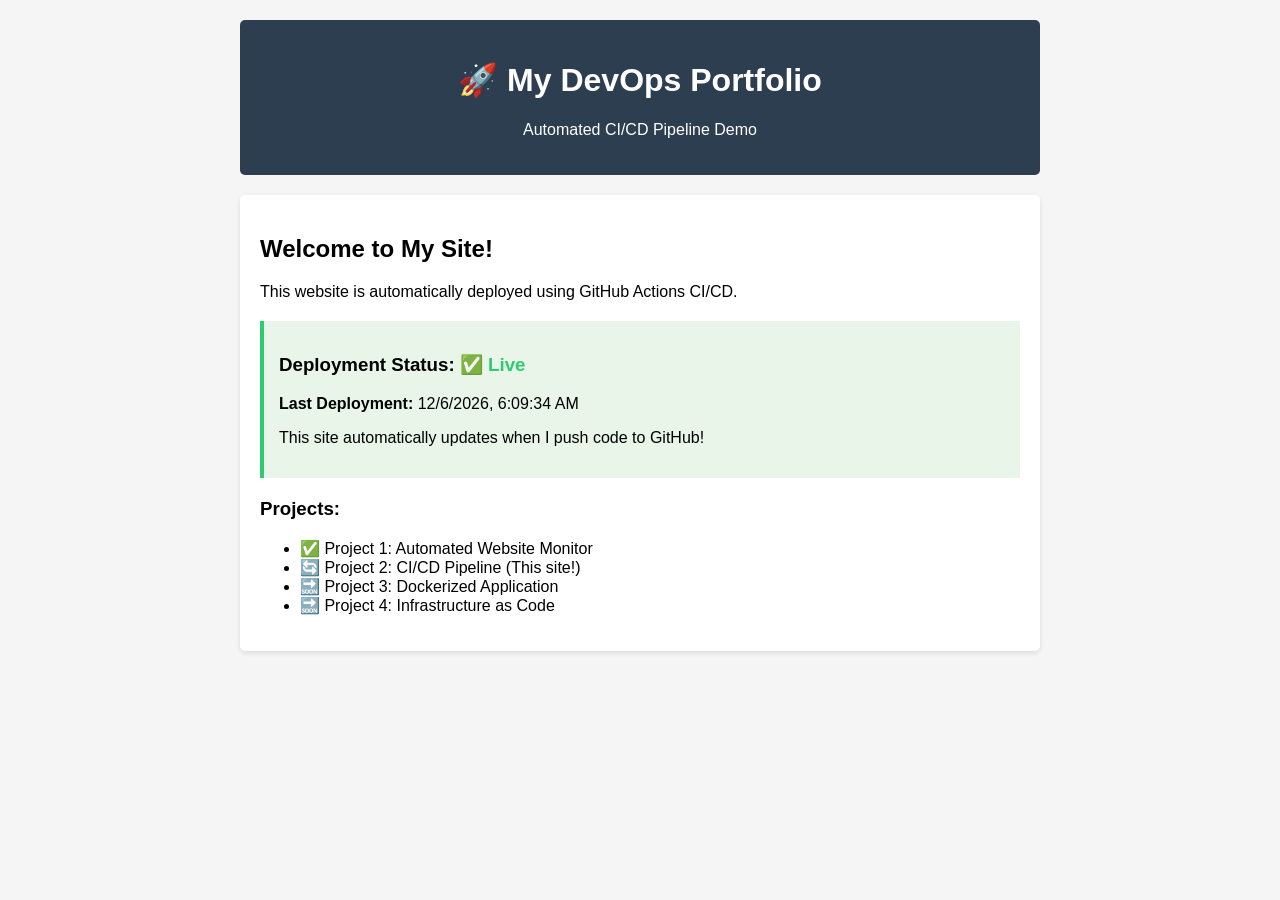
==== index.html @ 208d584c "Move website files to root for Vercel deployment" ====
<!DOCTYPE html>
<html lang="en">
<head>
    <meta charset="UTF-8">
    <meta name="viewport" content="width=device-width, initial-scale=1.0">
    <title>My DevOps Portfolio Site</title>
    <style>
        
        body {
            font-family: Arial, sans-serif;
            max-width: 800px;
            margin: 0 auto;
            padding: 20px;
            background-color: #f5f5f5;
        }
        .header {
            background: #2c3e50;
            color: white;
            padding: 20px;
            border-radius: 5px;
            text-align: center;
        }
        .content {
            background: white;
            padding: 20px;
            margin-top: 20px;
            border-radius: 5px;
            box-shadow: 0 2px 5px rgba(0,0,0,0.1);
        }
        .deployment-info {
            background: #e8f5e8;
            border-left: 4px solid #2ecc71;
            padding: 15px;
            margin: 20px 0;
        }
    </style>
    <link rel="stylesheet" href="style.css">
</head>
<body>
    <div class="header">
        <h1>🚀 My DevOps Portfolio</h1>
        <p>Automated CI/CD Pipeline Demo</p>
    </div>
    
    <div class="content">
        <h2>Welcome to My Site!</h2>
        <p>This website is automatically deployed using GitHub Actions CI/CD.</p>
        
        <div class="deployment-info">
            <h3>Deployment Status: <span style="color: #2ecc71;">✅ Live</span></h3>
            <p><strong>Last Deployment:</strong> <span id="deployment-time">Loading...</span></p>
            <p>This site automatically updates when I push code to GitHub!</p>
        </div>
        
        <h3>Projects:</h3>
        <ul>
            <li>✅ Project 1: Automated Website Monitor</li>
            <li>🔄 Project 2: CI/CD Pipeline (This site!)</li>
            <li>🔜 Project 3: Dockerized Application</li>
            <li>🔜 Project 4: Infrastructure as Code</li>
        </ul>
    </div>

    <script>
        // Show current deployment time
        document.getElementById('deployment-time').textContent = new Date().toLocaleString();
    </script>
</body>
</html>
---- style.css ----
/* Additional styles can go here */
.footer {
    text-align: center;
    margin-top: 30px;
    color: #7f8c8d;
    font-size: 14px;
}
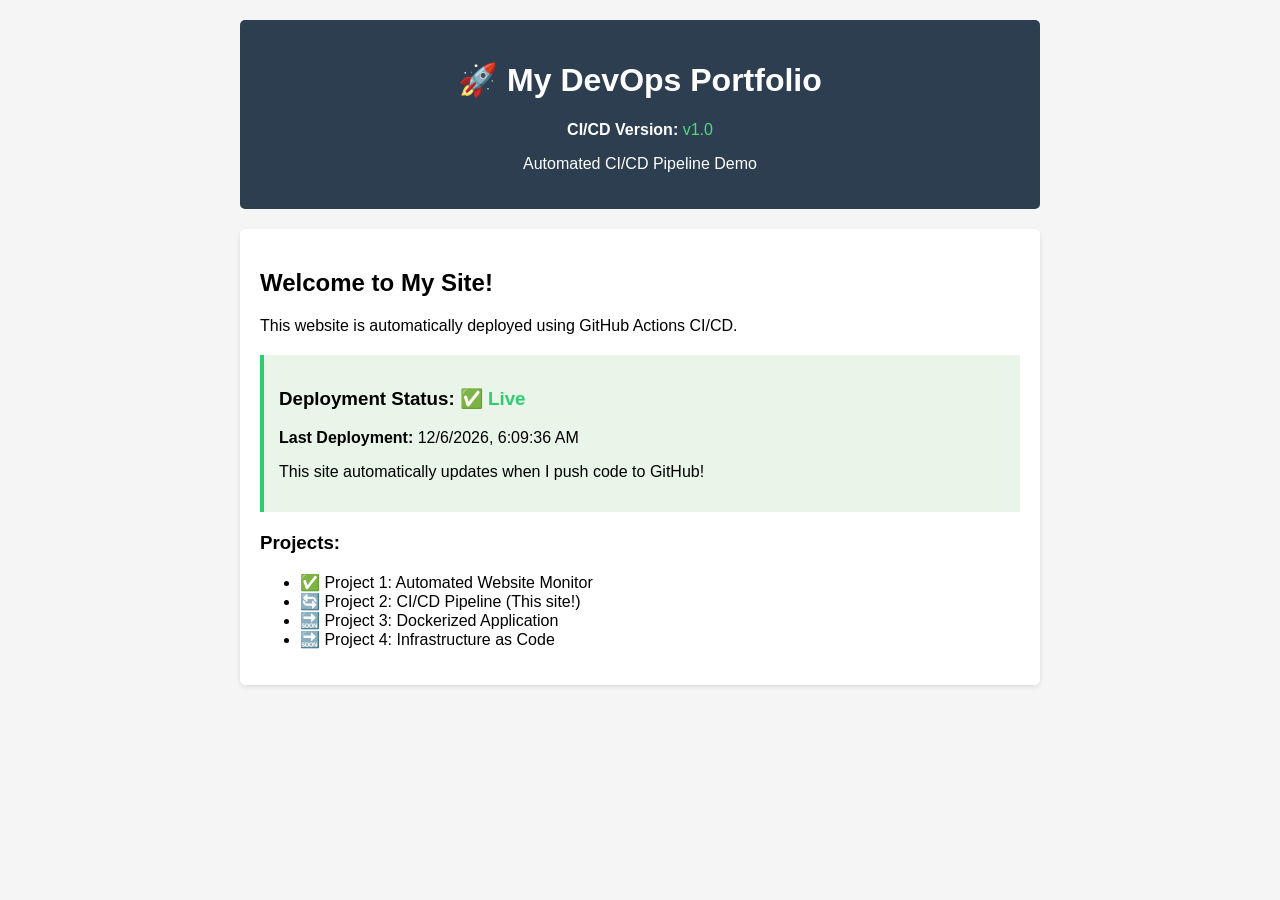
==== commit 7a2198b7: "Add version indicator v1.0" ====
--- a/index.html
+++ b/index.html
@@ -39,6 +39,7 @@
 <body>
     <div class="header">
         <h1>🚀 My DevOps Portfolio</h1>
+        <p><strong>CI/CD Version:</strong> <span style="color: #4ade80;">v1.0</span></p>
         <p>Automated CI/CD Pipeline Demo</p>
     </div>
     
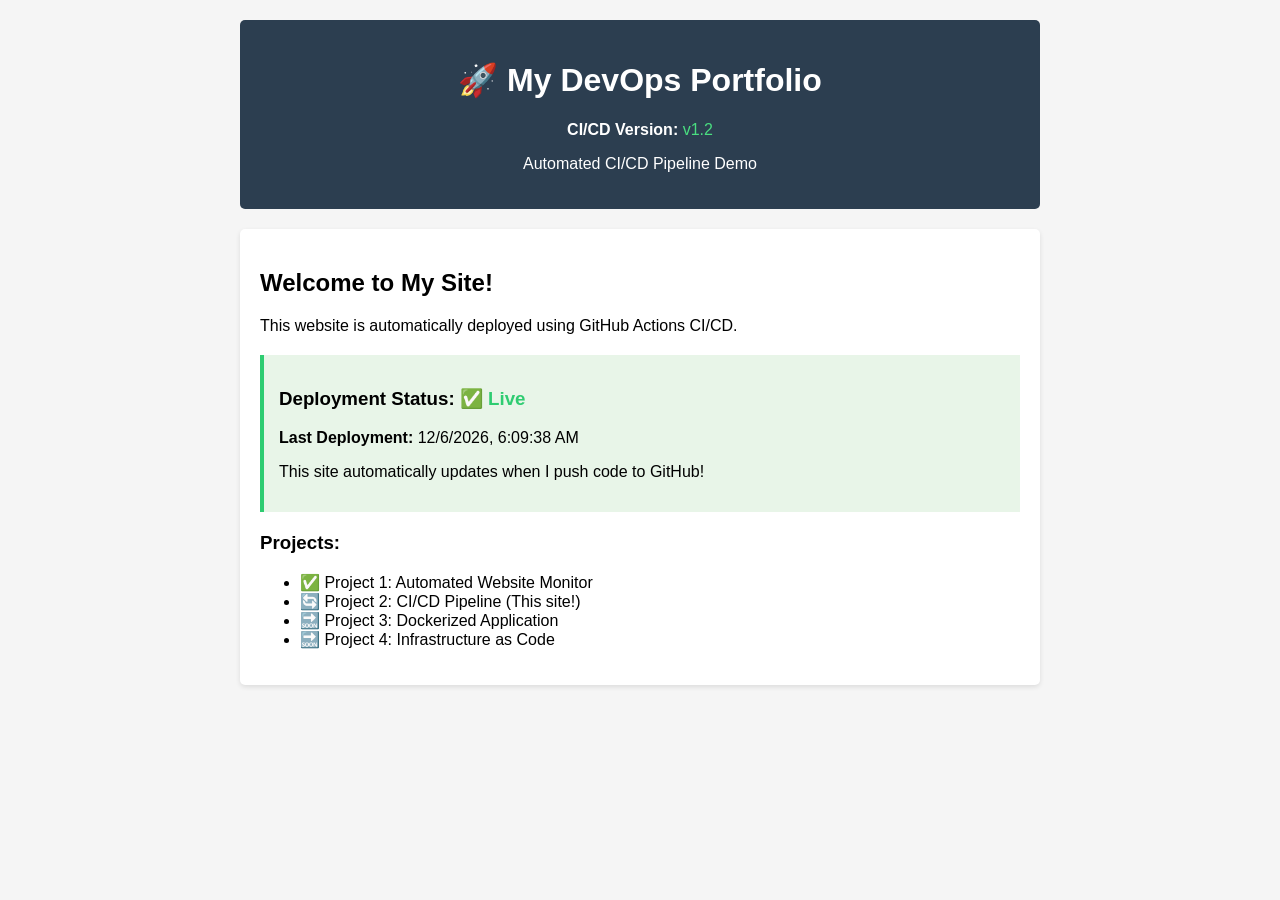
==== commit abe9aa11: "Update CI/CD version to v1.2 in index.html" ====
--- a/index.html
+++ b/index.html
@@ -39,7 +39,7 @@
 <body>
     <div class="header">
         <h1>🚀 My DevOps Portfolio</h1>
-        <p><strong>CI/CD Version:</strong> <span style="color: #4ade80;">v1.0</span></p>
+        <p><strong>CI/CD Version:</strong> <span style="color: #4ade80;">v1.2</span></p>
         <p>Automated CI/CD Pipeline Demo</p>
     </div>
     
@@ -67,4 +67,4 @@
         document.getElementById('deployment-time').textContent = new Date().toLocaleString();
     </script>
 </body>
-</html>+</html>
